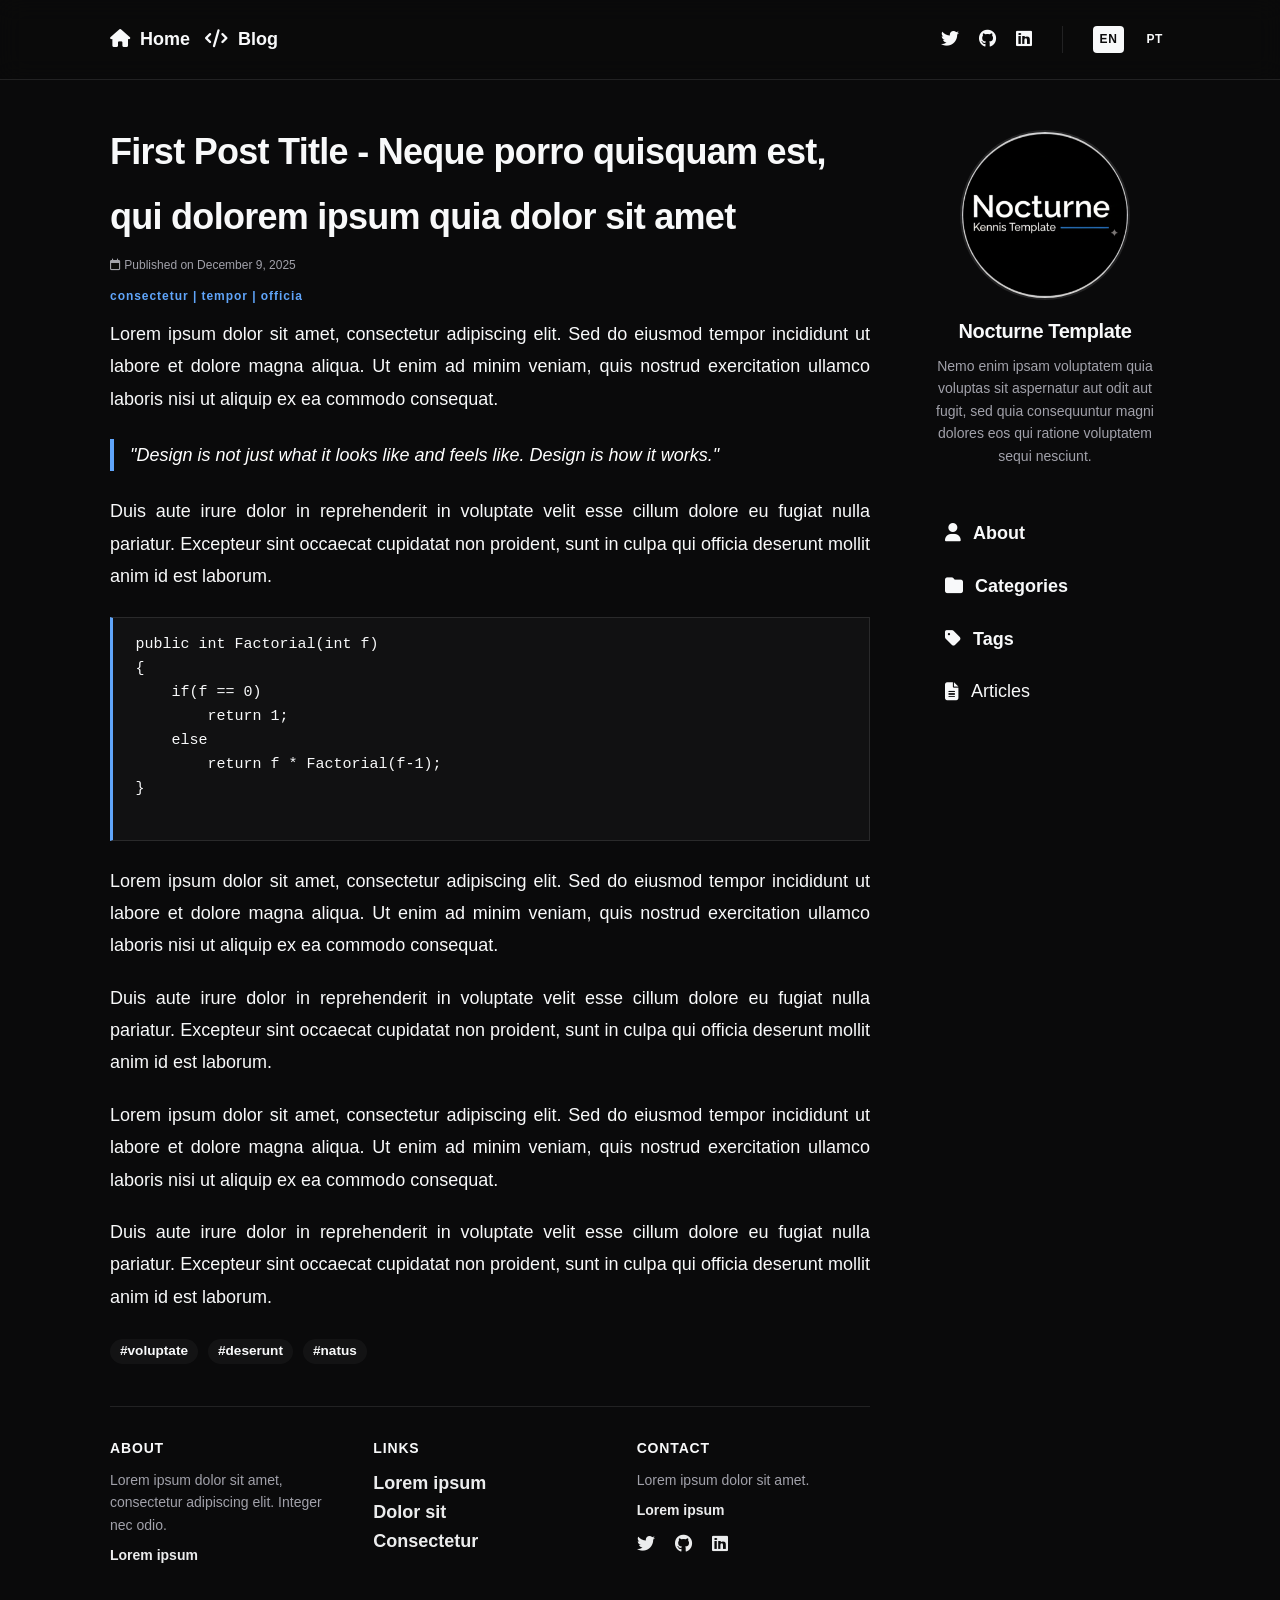
==== templates/nocturne/demo/blog-post.html @ ac5932c9 "Add default template" ====
<!DOCTYPE html>
<html lang="en">

<head>
    <meta charset="UTF-8">
    <meta name="viewport" content="width=device-width, initial-scale=1.0">
    <title>Article - Nocturne Premium Template</title>
    <meta name="description" content="Detailed article view on the Nocturne blog.">

    <!-- Open Graph / Facebook -->
    <meta property="og:type" content="article">
    <meta property="og:title" content="Article - Nocturne Premium Template">

    <link rel="preconnect" href="https://fonts.googleapis.com">
    <link rel="preconnect" href="https://fonts.gstatic.com" crossorigin>
    <link rel="stylesheet" href="https://cdnjs.cloudflare.com/ajax/libs/font-awesome/6.4.0/css/all.min.css">
    <link rel="stylesheet" href="assets/css/styles.css">
</head>

<body>
    <!-- Header -->
    <header class="header">
        <div class="header-inner">
            <div class="header-left">
                <nav class="header-nav">
                    <i class="fas fa-home"></i><a href="index.html">Home</a>
                    <i class="fa-solid fa-code"></i><a href="blog.html">Blog</a>
                </nav>
            </div>
            <div class="header-right">
                <div class="social-links">
                    <a href="#" title="X"><i class="fa-brands fa-twitter"></i></a>
                    <a href="https://github.com/fernandoprass/nocturne" title="GitHub" target="_blank"><i
                            class="fab fa-github"></i></a>
                    <a href="#" title="LinkedIn"><i class="fab fa-linkedin"></i></a>
                </div>
                <div class="lang-links">
                    <a href="#en" class="lang-link active">EN</a>
                    <a href="#pt" class="lang-link">PT</a>
                </div>
            </div>
        </div>
    </header>

    <!-- Main Container -->
    <div class="blog-container">
        <!-- Sidebar -->
        <aside class="sidebar" id="sidebar">
            <div class="sidebar-content">
                <div class="author-section">
                    <div class="author-avatar">
                        <img src="assets/images/avatar.png" alt="Nocturne, Kennis Template">
                    </div>
                    <h2 class="author-name">Nocturne Template</h2>
                    <p class="author-bio">Nemo enim ipsam voluptatem quia voluptas sit aspernatur aut odit aut fugit,
                        sed quia consequuntur magni dolores eos qui
                        ratione voluptatem sequi nesciunt.</p>
                </div>

                <nav class="sidebar-nav">
                    <a href="#biography" class="nav-link">
                        <i class="fas fa-user"></i> About
                    </a>
                    <a href="#categories" class="nav-link">
                        <i class="fas fa-folder"></i> Categories
                    </a>
                    <a href="#tags" class="nav-link">
                        <i class="fas fa-tag"></i> Tags
                    </a>
                    <div class="nav-link" id="articlesLink">
                        <i class="fas fa-file-alt"></i> Articles
                    </div>
                </nav>
            </div>
        </aside>

        <!-- Main Content -->
        <main class="content">
            <section class="post">
                <article>
                    <h1>First Post Title - Neque porro quisquam est, qui dolorem ipsum quia dolor sit amet</h1>
                    <p class="date"><i class="fa-regular fa-calendar"></i> <span class="post-meta">Published on
                            December 9, 2025</span></p>
                    <span class="categories">Consectetur | tempor | officia</span>
                    <p>
                        Lorem ipsum dolor sit amet, consectetur adipiscing elit. Sed do eiusmod tempor incididunt ut
                        labore et dolore magna aliqua.
                        Ut enim ad minim veniam, quis nostrud exercitation ullamco laboris nisi ut aliquip ex ea
                        commodo consequat.
                    </p>
                    <blockquote>
                        "Design is not just what it looks like and feels like. Design is how it works."
                    </blockquote>
                    <p>
                        Duis aute irure dolor in reprehenderit in voluptate velit esse cillum dolore eu fugiat nulla
                        pariatur. Excepteur sint occaecat
                        cupidatat non proident, sunt in culpa qui officia deserunt mollit anim id est laborum.
                    </p>

                    <pre>
public int Factorial(int f)
{
    if(f == 0)
        return 1;
    else
        return f * Factorial(f-1); 
}
                    </pre>

                    <p>
                        Lorem ipsum dolor sit amet, consectetur adipiscing elit. Sed do eiusmod tempor incididunt ut
                        labore et dolore magna aliqua.
                        Ut enim ad minim veniam, quis nostrud exercitation ullamco laboris nisi ut aliquip ex ea
                        commodo consequat.
                    </p>
                    <p>
                        Duis aute irure dolor in reprehenderit in voluptate velit esse cillum dolore eu fugiat nulla
                        pariatur. Excepteur sint occaecat
                        cupidatat non proident, sunt in culpa qui officia deserunt mollit anim id est laborum.
                    </p>


                    <p>
                        Lorem ipsum dolor sit amet, consectetur adipiscing elit. Sed do eiusmod tempor incididunt ut
                        labore et dolore magna aliqua.
                        Ut enim ad minim veniam, quis nostrud exercitation ullamco laboris nisi ut aliquip ex ea
                        commodo consequat.
                    </p>
                    <p>
                        Duis aute irure dolor in reprehenderit in voluptate velit esse cillum dolore eu fugiat nulla
                        pariatur. Excepteur sint occaecat
                        cupidatat non proident, sunt in culpa qui officia deserunt mollit anim id est laborum.
                    </p>

                    <ul class="tags">
                        <li><a href="/tag/backend" rel="tag">#voluptate</a></li>
                        <li><a href="/tag/php" rel="tag">#deserunt</a></li>
                        <li><a href="/tag/career" rel="tag">#natus</a></li>
                    </ul>
                </article>
            </section>
            <footer class="content-footer">
                <div class="footer-col">
                    <h4>About</h4>
                    <p>Lorem ipsum dolor sit amet, consectetur adipiscing elit. Integer nec odio.</p>
                    <p><a href="#">Lorem ipsum</a></p>
                </div>
                <div class="footer-col">
                    <h4>Links</h4>
                    <ul>
                        <li><a href="#">Lorem ipsum</a></li>
                        <li><a href="#">Dolor sit</a></li>
                        <li><a href="#">Consectetur</a></li>
                    </ul>
                </div>
                <div class="footer-col">
                    <h4>Contact</h4>
                    <p>Lorem ipsum dolor sit amet.</p>
                    <p><a href="#">Lorem ipsum</a></p>
                    <div class="social-links">
                        <a href="#" title="X"><i class="fa-brands fa-twitter"></i></a>
                        <a href="#" title="GitHub"><i class="fab fa-github"></i></a>
                        <a href="#" title="LinkedIn"><i class="fab fa-linkedin"></i></a>
                    </div>
                </div>
            </footer>
        </main>
    </div>
</body>

</html>
---- templates/nocturne/demo/assets/css/styles.css ----
* {
    margin: 0;
    padding: 0;
    box-sizing: border-box;
}

:root {
    --bg-dark: #0a0a0b;
    --card-background: rgba(255, 255, 255, 0.03);
    --panel-dark: #121212;
    --text-white: #f8f9fa;
    --text-grey: #a1a1aa;
    --text-category: #60a5fa;
    --border-color: rgba(255, 255, 255, 0.1);
    --quote-bar-color: #60a5fa;
    --sidebar-width: 250px;
    --header-height: 80px;
    --max-content-width: 1100px;
    --accent-glow: rgba(96, 165, 250, 0.15);
}

body {
    background-color: var(--bg-dark);
    color: var(--text-white);
    font-family: -apple-system, BlinkMacSystemFont, 'Segoe UI', 'Roboto', 'Oxygen', 'Ubuntu', 'Cantarell', sans-serif;
    line-height: 1.6;
    font-size: 18px;
    -webkit-font-smoothing: antialiased;
    overflow-x: hidden;
}

@keyframes fadeIn {
    from {
        opacity: 0;
        transform: translateY(10px);
    }

    to {
        opacity: 1;
        transform: translateY(0);
    }
}

.page-container,
.blog-container {
    animation: fadeIn 0.8s ease-out forwards;
}

h1,
h2,
h3,
h4 {
    font-family: 'Segoe UI', sans-serif;
    font-weight: 700;
    letter-spacing: -0.02em;
}

a {
    color: var(--text-white);
    text-decoration: none;
    font-weight: 600;
}

a:hover {
    color: var(--text-grey);
}

/* --- SCROLLBAR STYLING --- */
::-webkit-scrollbar {
    width: 8px;
}

::-webkit-scrollbar-track {
    background: var(--bg-dark);
}

::-webkit-scrollbar-thumb {
    background: var(--border-color);
    border-radius: 4px;
}

::-webkit-scrollbar-thumb:hover {
    background: var(--text-grey);
}


/* --- HEADER --- */
.header {
    position: fixed;
    top: 0;
    left: 0;
    right: 0;
    height: var(--header-height);
    background-color: rgba(10, 10, 11, 0.8);
    backdrop-filter: blur(12px);
    -webkit-backdrop-filter: blur(12px);
    border-bottom: 1px solid var(--border-color);
    z-index: 100;
    transition: all 0.3s ease;
}

.header-inner {
    max-width: var(--max-content-width);
    width: 100%;
    height: 100%;
    margin: 0 auto;
    padding: 0 20px;
    display: flex;
    justify-content: space-between;
    align-items: center;
}

.header-left,
.header-right {
    display: flex;
    gap: 30px;
    align-items: center;
}

.header-nav a,
.header-right a {
    color: var(--text-white);
    text-decoration: none;
    transition: color 0.3s;
}

.header-nav a {
    padding: 0 10px;
}

.header-nav a:hover,
.header-right a:hover {
    color: var(--text-grey);
}

.header-right i {
    font-size: 20px;
}

/* Social Links */
.social-links {
    display: flex;
    gap: 20px;
    align-items: center;
}

.social-links a i {
    font-size: 18px;
    transition: color 0.3s;
}

.social-links a:hover i {
    color: var(--text-grey);
}

/* Language Links */
.lang-links {
    display: flex;
    gap: 15px;
    align-items: center;
    border-left: 1px solid var(--border-color);
    padding-left: 30px;
}

.lang-link {
    color: var(--text-white);
    text-decoration: none;
    font-size: 12px;
    font-weight: 600;
    padding: 4px 7px;
    border-radius: 4px;
    transition: all 0.3s;
    text-transform: uppercase;
    letter-spacing: 0.05em;
}

.lang-link:hover {
    background-color: var(--border-color);
    color: var(--text-white);
}

.lang-link.active {
    background-color: var(--text-white);
    color: var(--bg-dark);
}

.lang-link.active:hover {
    background-color: var(--text-white);
    color: var(--bg-dark);
}

.blog-container {
    display: flex;
    align-items: flex-start;
    gap: 30px;
    margin: var(--header-height) auto 0;
    max-width: var(--max-content-width);
    width: calc(100% - 40px);
    padding: 20px 0;
}

/* Sidebar */
.sidebar {
    order: 1;
    flex: 0 0 var(--sidebar-width);
    position: sticky;
    top: calc(var(--header-height) + 20px);
    height: calc(100vh - var(--header-height) - 40px);
    padding: 10px;
    overflow-y: auto;
}

/* Hide scrollbar for sidebar but allow scrolling */
.sidebar::-webkit-scrollbar {
    width: 0px;
    background: transparent;
}

.sidebar-content {
    display: flex;
    flex-direction: column;
    gap: 40px;
}

.author-section {
    display: flex;
    flex-direction: column;
    align-items: center;
    text-align: center;
    padding-top: 20px;
}

.author-avatar {
    width: 170px;
    height: 170px;
    border-radius: 50%;
    overflow: hidden;
    margin-bottom: 15px;
    border: 2px solid var(--border-color);
    background-color: var(--bg-dark);
}

.author-avatar img {
    width: 100%;
    height: 100%;
    object-fit: cover;
    object-position: center;
    display: block;
}

.author-name {
    font-size: 20px;
    font-weight: 600;
    margin-bottom: 8px;
}

.author-bio {
    color: var(--text-grey);
    font-size: 14px;
}

/* Sidebar Navigation */
.sidebar-nav {
    display: flex;
    flex-direction: column;
    gap: 0;
}

.nav-link {
    display: flex;
    align-items: center;
    gap: 12px;
    padding: 12px 15px;
    color: var(--text-white);
    text-decoration: none;
    cursor: pointer;
    transition: all 0.3s;
    border-radius: 4px;
}

.nav-link:hover {
    background-color: var(--border-color);
    padding-left: 20px;
}

.submenu {
    display: none;
    flex-direction: column;
    background-color: rgba(255, 255, 255, 0.05);
    border-left: 2px solid var(--border-color);
}

.submenu.active {
    display: flex;
}

.submenu-link {
    padding: 10px 15px 10px 30px;
    color: var(--text-white);
    text-decoration: none;
    transition: all 0.3s;
    font-size: 14px;
}

.submenu-link:hover {
    padding-left: 35px;
    background-color: rgba(255, 255, 255, 0.08);
}


/* Content Area */
.content {
    order: 0;
    flex: 1 1 auto;
    padding: 20px;
    max-width: 800px;
}

.post {
    line-height: 1.8;
}

.post .category {
    color: var(--text-category);
    font-size: 0.75rem;
    font-weight: 700;
    text-transform: uppercase;
    letter-spacing: 0.08em;
    margin-bottom: 5px;
    margin-top: 30px;
    display: block;
    border-top: 1px solid var(--border-color);
    width: 70%;
    padding-top: 10px;
}

.post .categories {
    color: var(--text-category);
    font-size: 0.75rem;
    font-weight: 700;
    letter-spacing: 0.08em;
    margin-bottom: 10px;
    display: block;
    width: 70%;
    text-transform: lowercase;
}

.post .date {
    color: var(--text-grey);
    font-size: 12px;
    margin-bottom: 10px;
}

.post h1 {
    font-size: 36px;
    margin-bottom: 5px;
}

.post h2 {
    font-size: 24px;
}

.post p {
    margin-bottom: 20px;
    text-align: justify;
}

.post blockquote {
    border-left: 4px solid var(--quote-bar-color);
    padding-left: 1rem;
    font-style: italic;
    color: white;
    margin: 1.5rem 0;
}

/* Code Block */
pre {
    background: var(--card-background);
    border: 1px solid var(--border-color);
    border-left: 3px solid var(--quote-bar-color);
    color: var(--text-white);
    font-family: monospace;
    font-size: 15px;
    line-height: 1.6;
    margin: 1.6em 0 1.6em 0;
    /* Simplify vertical margins */
    max-width: 100%;
    overflow: auto;
    padding: 1em 1.5em;
    display: block;
    word-wrap: break-word;
}

.tags {
    list-style: none;
    display: flex;
    gap: 10px;
    flex-wrap: wrap;
    margin: 10px 0 0 0;
    padding: 0;
}

.tags li a {
    display: inline-block;
    padding: 0px 10px;
    background: rgba(255, 255, 255, 0.04);
    color: var(--text-white);
    text-decoration: none;
    border-radius: 999px;
    font-size: 0.85rem;
    transition: background .18s, color .18s;
}

.tags li a:hover {
    background: var(--border-color);
    color: var(--text-white);
}

.content-footer {
    display: flex;
    gap: 30px;
    justify-content: space-between;
    margin-top: 40px;
    padding-top: 30px;
    border-top: 1px solid var(--border-color);
}

.content-footer .footer-col {
    flex: 1 1 0;
    min-width: 160px;
}

.content-footer h4 {
    margin-bottom: 10px;
    font-size: 14px;
    text-transform: uppercase;
    letter-spacing: 0.06em;
}

.content-footer p {
    color: var(--text-grey);
    font-size: 14px;
    margin-bottom: 8px;
}

.content-footer ul {
    list-style: none;
    padding: 0;
    margin: 0;
}

.content-footer a {
    color: var(--text-white);
    text-decoration: none;
    transition: color 0.2s, opacity 0.2s;
    opacity: 0.95;
}

.content-footer a:hover {
    color: var(--text-grey);
    opacity: 1;
}

.page-container {
    margin: calc(var(--header-height) + 30px) auto 60px;
    max-width: var(--max-content-width);
    width: calc(100% - 40px);
    padding: 0 20px;
}

.page {
    display: flex;
    gap: 30px;
    align-items: top;
    margin-bottom: 30px;
}

.page img {
    width: 100%;
    height: auto;
    border-radius: 6px;
    border: 0px solid var(--border-color);
    display: block;
}

.page-left {
    flex: 0 0 320px;
}

.page-right {
    flex: 1 1 auto;
}

.page-right h1 {
    margin-bottom: 10px;
    font-size: 28px;
}

.page-right p {
    margin-bottom: 12px;
}

/* Cards row: */
.card {
    display: grid;
    grid-template-columns: repeat(6, 1fr);
    gap: 24px;
    align-items: stretch;
}

.card-category {
    display: block;
    color: var(--text-category);
    font-size: 0.7rem;
    font-weight: 700;
    text-transform: uppercase;
    letter-spacing: 0.05em;
    margin-bottom: 8px;
}

.card-title {
    font-size: 1.25rem;
    margin-bottom: 12px;
    line-height: 1.3;
}

.card-resume {
    color: var(--text-grey);
    margin-bottom: 16px;
    line-height: 1.6;
    font-size: 0.95rem;
}

/* Card styling with glassmorphism */
.card-small,
.card-medium,
.card-large {
    background: var(--card-background);
    border: 1px solid var(--border-color);
    border-radius: 12px;
    padding: 24px;
    transition: transform 0.3s ease, border-color 0.3s ease, box-shadow 0.3s ease;
    display: flex;
    flex-direction: column;
}

.card-small:hover,
.card-medium:hover,
.card-large:hover {
    transform: translateY(-4px);
    border-color: rgba(96, 165, 250, 0.4);
    box-shadow: 0 10px 30px -10px var(--accent-glow);
}

.card-large {
    grid-column: span 6;
}

.card-medium {
    grid-column: span 3;
}

.card-small {
    grid-column: span 2;
}

/* --- RESPONSIVE DESIGN --- */
/* Tablet/Small Desktop Layout Adjustments */
@media (max-width: 900px) {
    .page {
        flex-direction: column;
    }

    .page-left {
        flex: 0 0 auto;
        width: 100%;
    }

    .card {
        grid-template-columns: 1fr;
        gap: 20px;
    }

    .card-small,
    .card-medium,
    .card-large {
        grid-column: span 1;
    }
}

/* Mobile Layout Adjustments (768px and below) */
@media (max-width: 768px) {
    .blog-container {
        flex-direction: column;
        width: 100%;
        max-width: 100%;
        margin-top: var(--header-height);
        padding: 0;
    }

    /* Article Content */
    .content {
        order: 1;
        /* Moves content below sidebar on mobile */
        width: 100%;
        padding: 15px 20px;
        /* Ensure content is padded */
        max-width: none;
    }

    /* Sidebar */
    .sidebar {
        order: 0;
        width: 100%;
        flex: 0 0 auto;
        position: relative;
        padding: 15px 20px;
    }

    /* Footer */
    .content-footer {
        flex-direction: column;
        gap: 20px;
    }

    /* Header */
    .header-inner {
        padding: 0 15px;
    }

    .header-left,
    .header-right {
        gap: 15px;
        font-size: 14px;
    }

    .header-nav a {
        font-size: 13px;
    }
}

/* Extra Small Mobile Layout Adjustments (480px and below) */
@media (max-width: 480px) {
    :root {
        --header-height: 60px;
    }

    .page-container {
        width: calc(100% - 24px);
        padding: 0 12px;
    }

    .page-right {
        font-size: 22px;
    }

    .content {
        padding: 15px;
    }

    .post h1 {
        font-size: 28px;
    }

    .post h2 {
        font-size: 20px;
    }

    .header-left,
    .header-right {
        gap: 10px;
    }

    .header-nav a {
        font-size: 12px;
    }

    .header-right i {
        font-size: 16px;
    }
}
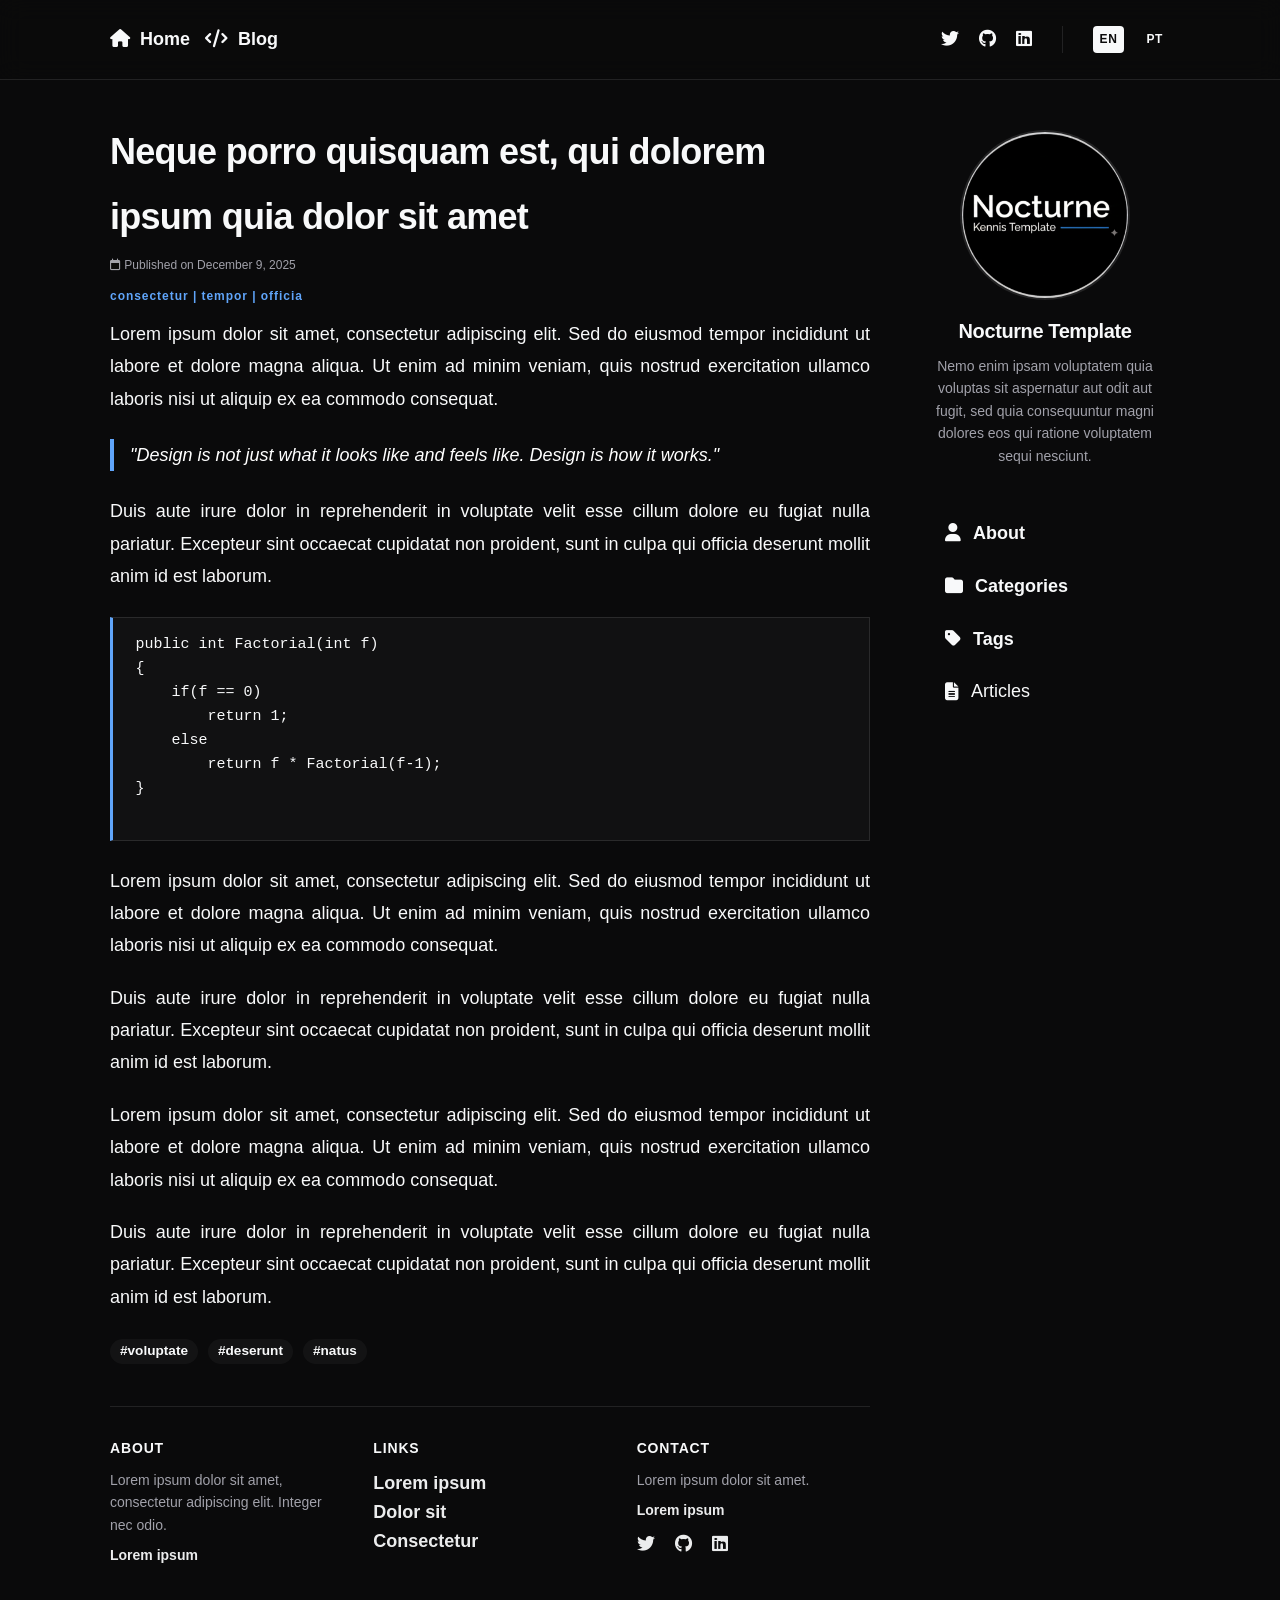
==== commit a27013e5: "Add new template structure" ====
--- a/templates/nocturne/demo/blog-post.html
+++ b/templates/nocturne/demo/blog-post.html
@@ -6,6 +6,7 @@
     <meta name="viewport" content="width=device-width, initial-scale=1.0">
     <title>Article - Nocturne Premium Template</title>
     <meta name="description" content="Detailed article view on the Nocturne blog.">
+    <meta name="keywords" content="Blog, Kennis, Multilingual, Nocturne, Articles">
 
     <!-- Open Graph / Facebook -->
     <meta property="og:type" content="article">
@@ -78,7 +79,7 @@
         <main class="content">
             <section class="post">
                 <article>
-                    <h1>First Post Title - Neque porro quisquam est, qui dolorem ipsum quia dolor sit amet</h1>
+                    <h1>Neque porro quisquam est, qui dolorem ipsum quia dolor sit amet</h1>
                     <p class="date"><i class="fa-regular fa-calendar"></i> <span class="post-meta">Published on
                             December 9, 2025</span></p>
                     <span class="categories">Consectetur | tempor | officia</span>
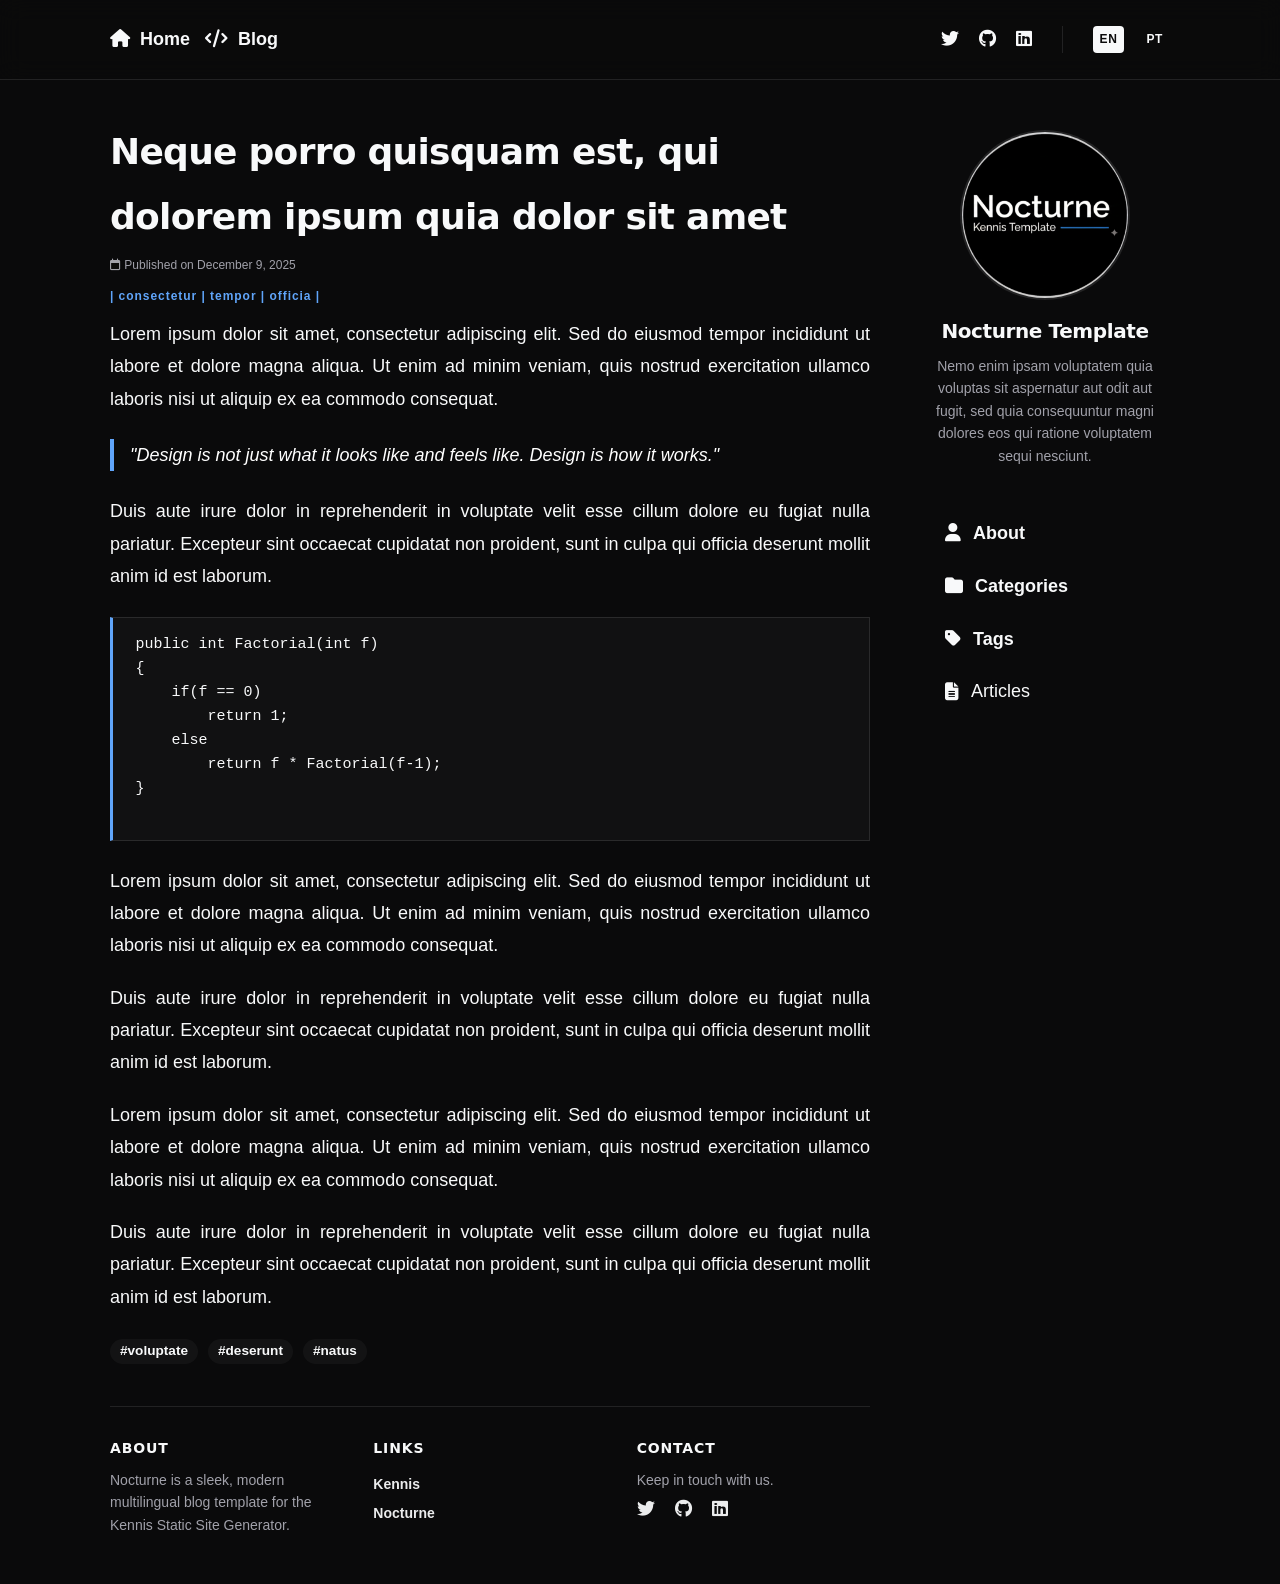
==== commit 2376f17c: "Nocturne: start to split template" ====
--- a/templates/nocturne/demo/blog-post.html
+++ b/templates/nocturne/demo/blog-post.html
@@ -11,6 +11,7 @@
     <!-- Open Graph / Facebook -->
     <meta property="og:type" content="article">
     <meta property="og:title" content="Article - Nocturne Premium Template">
+    <meta property="og:description" content="Read the latest articles on the Nocturne blog.">
 
     <link rel="preconnect" href="https://fonts.googleapis.com">
     <link rel="preconnect" href="https://fonts.gstatic.com" crossorigin>
@@ -82,7 +83,7 @@
                     <h1>Neque porro quisquam est, qui dolorem ipsum quia dolor sit amet</h1>
                     <p class="date"><i class="fa-regular fa-calendar"></i> <span class="post-meta">Published on
                             December 9, 2025</span></p>
-                    <span class="categories">Consectetur | tempor | officia</span>
+                    <span class="categories">| Consectetur | tempor | officia |</span>
                     <p>
                         Lorem ipsum dolor sit amet, consectetur adipiscing elit. Sed do eiusmod tempor incididunt ut
                         labore et dolore magna aliqua.
@@ -140,27 +141,27 @@
                     </ul>
                 </article>
             </section>
+
+            <!-- Footer -->
             <footer class="content-footer">
                 <div class="footer-col">
                     <h4>About</h4>
-                    <p>Lorem ipsum dolor sit amet, consectetur adipiscing elit. Integer nec odio.</p>
-                    <p><a href="#">Lorem ipsum</a></p>
+                    <p>Nocturne is a sleek, modern multilingual blog template for the Kennis Static Site Generator.</p>
                 </div>
                 <div class="footer-col">
                     <h4>Links</h4>
                     <ul>
-                        <li><a href="#">Lorem ipsum</a></li>
-                        <li><a href="#">Dolor sit</a></li>
-                        <li><a href="#">Consectetur</a></li>
+                        <li><a href="#">Kennis</a></li>
+                        <li><a href="#">Nocturne</a></li>
                     </ul>
                 </div>
                 <div class="footer-col">
                     <h4>Contact</h4>
-                    <p>Lorem ipsum dolor sit amet.</p>
-                    <p><a href="#">Lorem ipsum</a></p>
+                    <p>Keep in touch with us.</p>
                     <div class="social-links">
                         <a href="#" title="X"><i class="fa-brands fa-twitter"></i></a>
-                        <a href="#" title="GitHub"><i class="fab fa-github"></i></a>
+                        <a href="https://github.com/fernandoprass/nocturne" title="GitHub" target="_blank"><i
+                                class="fab fa-github"></i></a>
                         <a href="#" title="LinkedIn"><i class="fab fa-linkedin"></i></a>
                     </div>
                 </div>
--- a/templates/nocturne/demo/assets/css/styles.css
+++ b/templates/nocturne/demo/assets/css/styles.css
@@ -50,7 +50,7 @@
 h2,
 h3,
 h4 {
-    font-family: 'Segoe UI', sans-serif;
+    font-family: 'Segoe UI', system-ui, -apple-system, sans-serif;
     font-weight: 700;
     letter-spacing: -0.02em;
 }
@@ -283,31 +283,6 @@
     padding-left: 20px;
 }
 
-.submenu {
-    display: none;
-    flex-direction: column;
-    background-color: rgba(255, 255, 255, 0.05);
-    border-left: 2px solid var(--border-color);
-}
-
-.submenu.active {
-    display: flex;
-}
-
-.submenu-link {
-    padding: 10px 15px 10px 30px;
-    color: var(--text-white);
-    text-decoration: none;
-    transition: all 0.3s;
-    font-size: 14px;
-}
-
-.submenu-link:hover {
-    padding-left: 35px;
-    background-color: rgba(255, 255, 255, 0.08);
-}
-
-
 /* Content Area */
 .content {
     order: 0;
@@ -430,6 +405,10 @@
     min-width: 160px;
 }
 
+.content-footer a {
+    font-size: 14px;
+}
+
 .content-footer h4 {
     margin-bottom: 10px;
     font-size: 14px;
@@ -471,7 +450,7 @@
 .page {
     display: flex;
     gap: 30px;
-    align-items: top;
+    align-items: flex-start;
     margin-bottom: 30px;
 }
 
@@ -479,7 +458,6 @@
     width: 100%;
     height: auto;
     border-radius: 6px;
-    border: 0px solid var(--border-color);
     display: block;
 }
 
@@ -493,7 +471,7 @@
 
 .page-right h1 {
     margin-bottom: 10px;
-    font-size: 28px;
+    font-size: 22px;
 }
 
 .page-right p {
@@ -659,7 +637,7 @@
     }
 
     .post h1 {
-        font-size: 28px;
+        font-size: 24px;
     }
 
     .post h2 {
